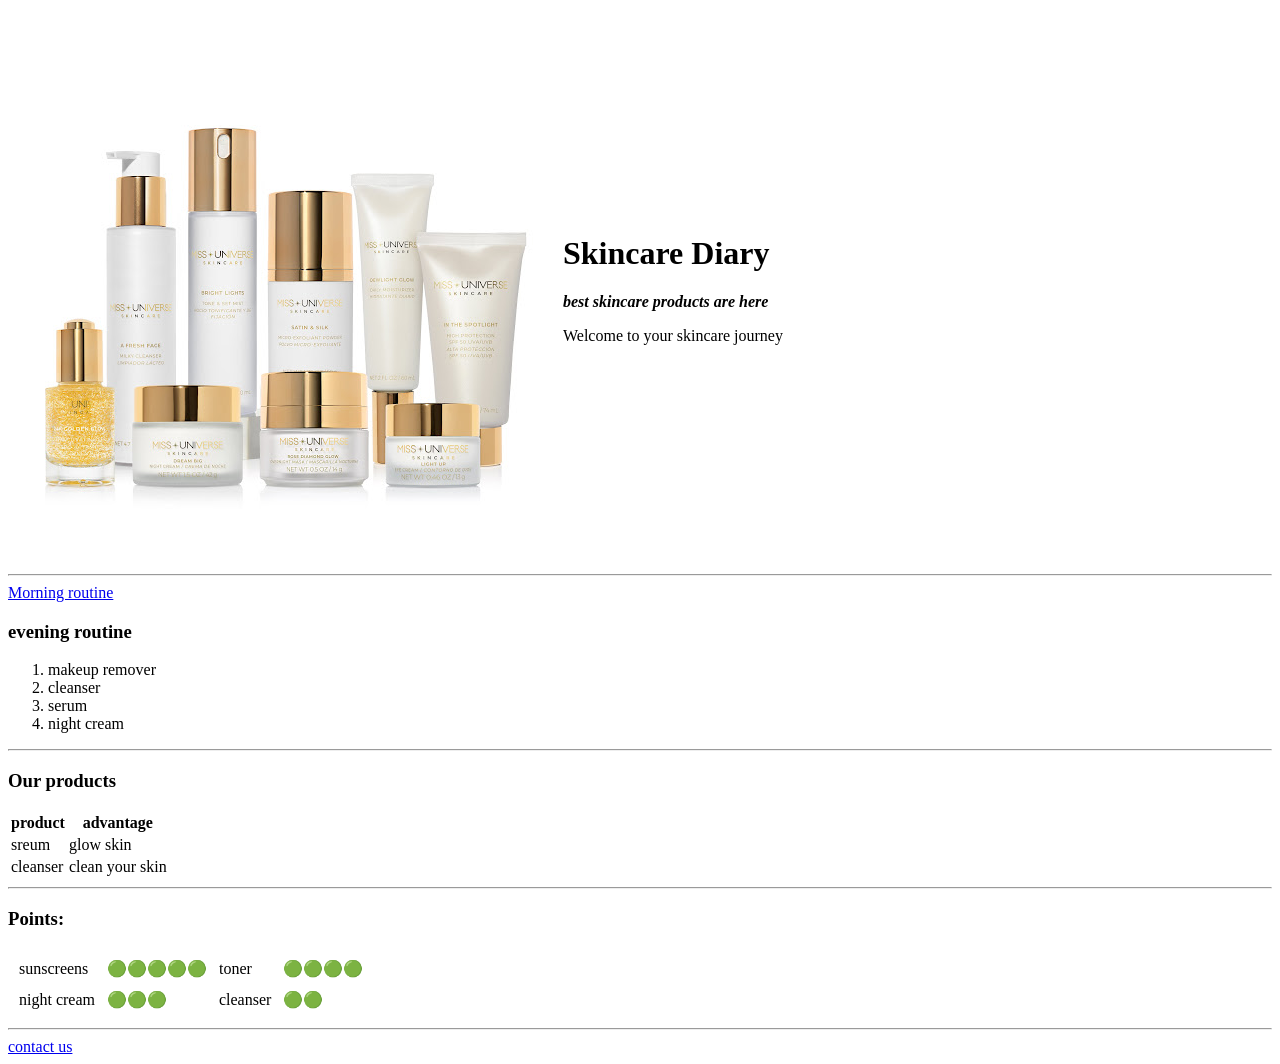
==== index.html @ 7d04b2f3 "add initial CV website files" ====
<!DOCTYPE html>
<html lang="en">
<head>
    <meta charset="UTF-8">
    <meta name="viewport" content="width=device-width, initial-scale=1.0">
    <title>skincare diary</title>
</head>
<body>
    <table cellspacing="20">
        <tr>
            <td> <img class="fit-picture" src="skincare.png" alt="skincare products" ></td>
            <td>
                 <h1> Skincare Diary</h1>
                 <p><em><strong>best skincare products are here</strong></em></p>
                 <p>Welcome to your skincare journey</p>
            </td>
        </tr>
    </table>

    <hr>
    <a href="Morning routine.html">Morning routine</a>
    <h3>evening routine</h3>
    <ol>
        <li>makeup remover</li>
        <li>cleanser</li>
        <li>serum</li>
        <li>night cream</li>
    </ol>
    <hr>
    <h3>Our products</h3>
    <table>
        <thead>
            <tr>
                <th>
                    product
                </th>
                <th>
                    advantage
                </th>
            </tr>
        </thead>
        <tbody> 
            <tr>
            <td>sreum</td>
            <td>glow skin</td>
        </tr>
        <tr>
            <td>cleanser</td>
            <td>clean your skin</td>
        </tr>
        </tbody>
       
    </table>
    <hr>
    <h3>Points:</h3>
    <table cellspacing="10">
        <tr>
            <td>sunscreens</td>
            <td>🟢🟢🟢🟢🟢</td>
            <td>toner</td>
            <td>🟢🟢🟢🟢</td>
        </tr>
        <tr>
            <td>night cream</td>
            <td>🟢🟢🟢</td>
            <td>cleanser</td>
            <td>🟢🟢</td>
        </tr>
    </table>
    <hr>
    <a href="contact.html">contact us</a>

</body>
</html>
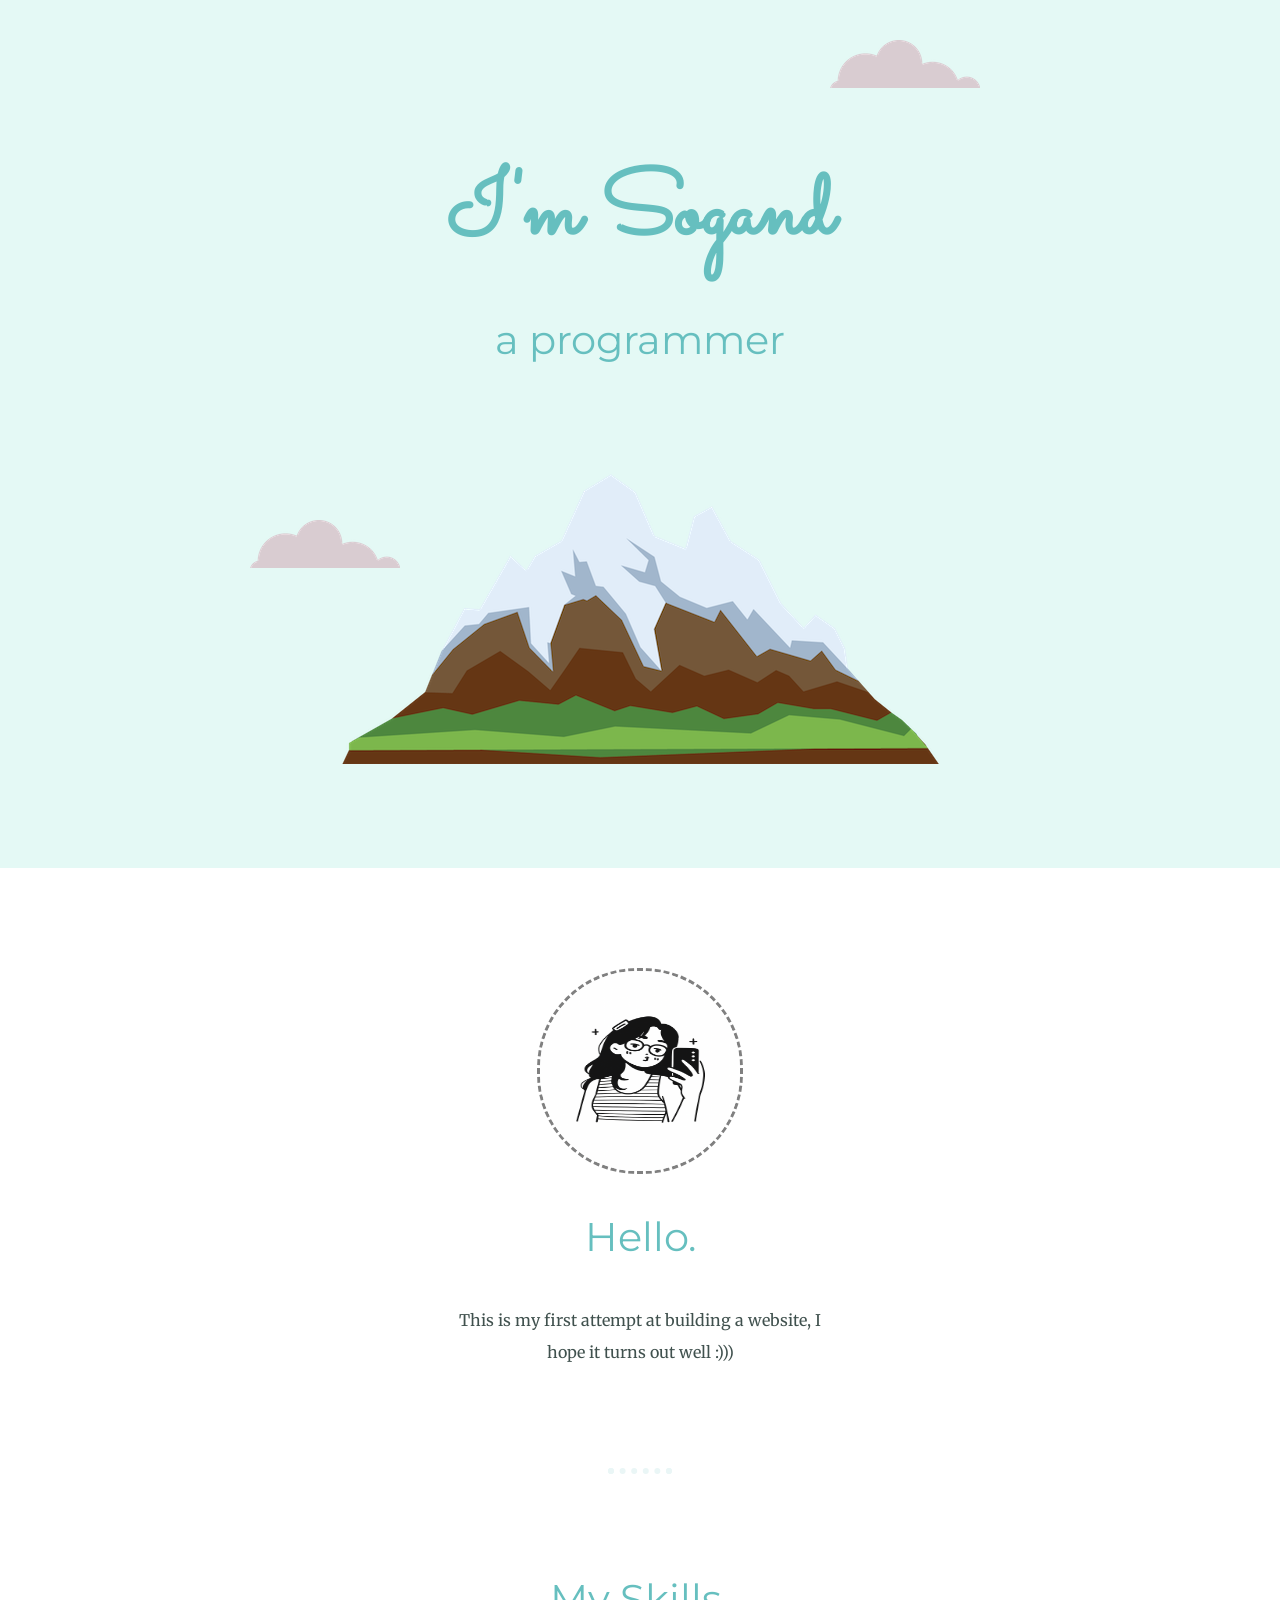
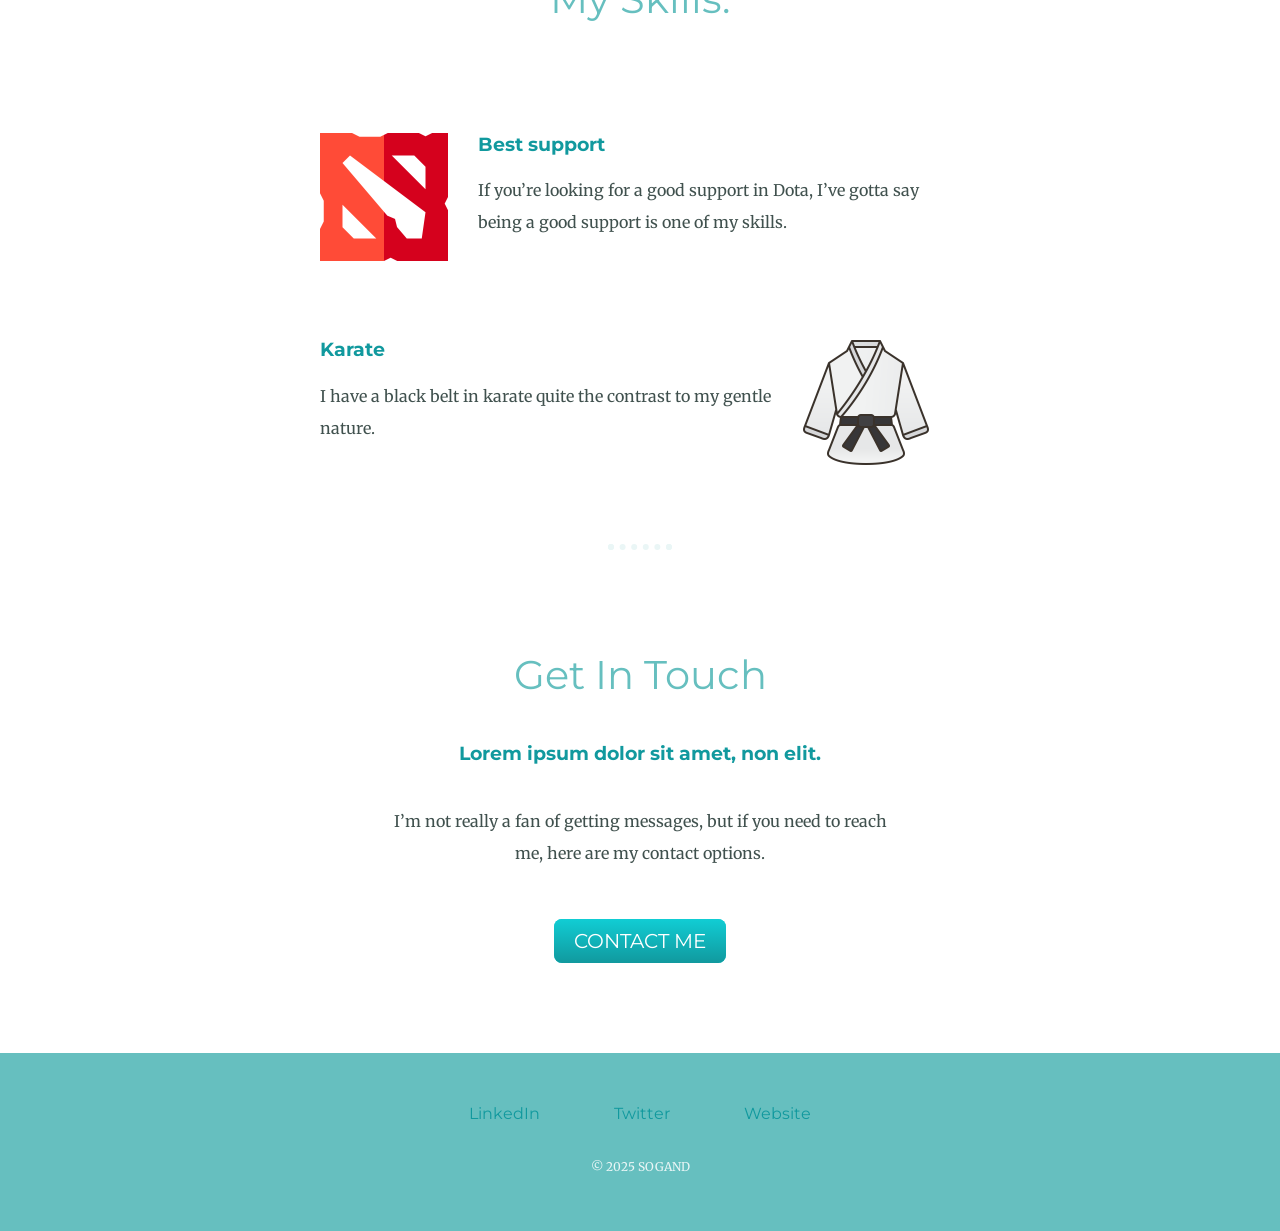
==== commit 2c138275: "add initial CV website files" ====
--- a/index.html
+++ b/index.html
@@ -3,72 +3,57 @@
 <head>
     <meta charset="UTF-8">
     <meta name="viewport" content="width=device-width, initial-scale=1.0">
-    <title>skincare diary</title>
+    <title>Sogand</title>
+    <link rel="stylesheet" href="CSS/styles.css">
+    <link rel="icon" href="favicon.ico">
+    <link rel="preconnect" href="https://fonts.googleapis.com">
+    <link rel="preconnect" href="https://fonts.gstatic.com" crossorigin>
+    <link href="https://fonts.googleapis.com/css2?family=Merriweather:ital,opsz@0,18..144;1,18..144&family=Montserrat:ital,wght@0,100..900;1,100..900&family=Sacramento&display=swap" rel="stylesheet">
 </head>
 <body>
-    <table cellspacing="20">
-        <tr>
-            <td> <img class="fit-picture" src="skincare.png" alt="skincare products" ></td>
-            <td>
-                 <h1> Skincare Diary</h1>
-                 <p><em><strong>best skincare products are here</strong></em></p>
-                 <p>Welcome to your skincare journey</p>
-            </td>
-        </tr>
-    </table>
+    <div class="top-container">
+    <img class="top-cloud" src="images/cloud.png" alt="cloud-img">
+    <h1>I'm Sogand</h1>
+    <h2>a programmer</h2>
+    <img class="bottom-cloud" src="images/cloud.png" alt="cloud-img">
+    <img src="images/mountain.png" alt="mountain-img">
+    </div>
+    <div class="middle-container">
+  <div class="profile">
+    <img class="ax" src="images/me.png" alt="my-img">
+    <h2>Hello.</h2>
+    <p class="intro">This is my first attempt at building a website, I hope it turns out well :)))</p>
+  </div>
+  <hr>
+  <div class="skills">
+    <h2>My Skills.</h2>
+    <div class="skill-row">
+      <img class="dota2-img" src="images/dota-2.png" alt="dota2-img">
+      <h3>Best support</h3>
+      <p>If you’re looking for a good support in Dota, I’ve gotta say being a good support is one of my skills.</p>
+    </div>
+    <div class="skill-row">
+      <img class="karate-img" src="images/karate.png" alt="karate-img">
+      <h3>Karate</h3>
+      <p>I have a black belt in karate quite the contrast to my gentle nature.</p>
+    </div>
+  </div>
+  <hr>
+  <div class="contact-me">
+    <h2>Get In Touch</h2>
+    <h3>Lorem ipsum dolor sit amet, non elit.</h3>
+    <p class="contact-massage">I’m not really a fan of getting messages, but if you need to reach me, here are my contact options.</p>
+    <a class="btn" href="sogandgorzin@gmail.com">CONTACT ME</a>
+  </div>
+</div>
 
-    <hr>
-    <a href="Morning routine.html">Morning routine</a>
-    <h3>evening routine</h3>
-    <ol>
-        <li>makeup remover</li>
-        <li>cleanser</li>
-        <li>serum</li>
-        <li>night cream</li>
-    </ol>
-    <hr>
-    <h3>Our products</h3>
-    <table>
-        <thead>
-            <tr>
-                <th>
-                    product
-                </th>
-                <th>
-                    advantage
-                </th>
-            </tr>
-        </thead>
-        <tbody> 
-            <tr>
-            <td>sreum</td>
-            <td>glow skin</td>
-        </tr>
-        <tr>
-            <td>cleanser</td>
-            <td>clean your skin</td>
-        </tr>
-        </tbody>
-       
-    </table>
-    <hr>
-    <h3>Points:</h3>
-    <table cellspacing="10">
-        <tr>
-            <td>sunscreens</td>
-            <td>🟢🟢🟢🟢🟢</td>
-            <td>toner</td>
-            <td>🟢🟢🟢🟢</td>
-        </tr>
-        <tr>
-            <td>night cream</td>
-            <td>🟢🟢🟢</td>
-            <td>cleanser</td>
-            <td>🟢🟢</td>
-        </tr>
-    </table>
-    <hr>
-    <a href="contact.html">contact us</a>
+
+<div class="bottom-container">
+  <a class="footer-link" href="https://www.linkedin.com/">LinkedIn</a>
+  <a class="footer-link" href="https://twitter.com/">Twitter</a>
+  <a class="footer-link" href="https://www.appbrewery.co/">Website</a>
+  <p class="copyright">© 2025 SOGAND</p>
+</div>
 
 </body>
-</html>
+</html>
--- a/CSS/styles.css
+++ b/CSS/styles.css
@@ -0,0 +1,162 @@
+body{
+    color: #40514e;
+    margin: 0;
+    text-align: center;
+    font-family: "Merriweather", serif;
+}
+
+h1{
+    color: #66bfbf;
+    margin: 50px auto 0 auto;
+    font-family: "Sacramento", cursive;
+    font-size: 5.625rem;
+
+}
+
+h2{
+    color: #66bfbf;
+      font-family: "Montserrat", sans-serif;
+      font-size: 2.5rem;
+      font-weight: normal;
+      padding-bottom: 10px;
+
+}
+h3{
+    color: #11999e ;
+      font-family: "Montserrat", sans-serif;
+
+}
+
+p{
+    line-height: 2;
+}
+
+a{
+    margin: 10px 20px;
+    color: #11999E;
+    padding: 15px;
+    text-decoration: none;
+    font-family: "Montserrat", sans-serif;
+
+}
+
+a:hover{
+    color: #EAF6F6
+}
+
+
+
+.top-container{
+    background-color: #E4F9F5;
+    position: relative;
+    padding: 100px;
+}
+
+.top-cloud{
+    position: absolute;
+    right: 300px;
+    top: 40px;
+}
+.bottom-cloud{
+    position: absolute;
+    left: 250px;
+    bottom: 300px;
+}
+
+.middle-container{
+    margin: 100px 0;
+}
+
+
+.ax{
+    width: 200px;
+    height: 200px;
+    border-color: gray;
+    border-style: dashed;
+    border-radius: 100px;
+}
+
+hr{
+    border: dotted #EAF6F6 6px;
+    border-bottom: none;
+    margin: 100px auto;
+    width: 4%;
+    
+}
+
+.intro{
+    width: 30%;
+    margin: auto;
+
+}
+
+.skills{
+    margin: 30px 0;
+}
+
+.skill-row{
+    width: 50%;
+    margin: 100px auto 100px auto;
+    text-align: left;  
+
+}
+
+.dota2-img{
+    width: 20%;
+    float: left;
+    margin-right: 30px;
+    
+}
+
+
+.karate-img{
+    width: 20%;
+    float: right;
+    margin-right: 30px;
+    
+}
+
+.contact-massage{
+    width: 40%;
+    margin: 40px auto 60px;
+}
+
+.btn {
+  background: #11CDD4;
+  background-image: -webkit-linear-gradient(top, #11CDD4, #11999E);
+  background-image: -moz-linear-gradient(top, #11CDD4, #11999E);
+  background-image: -ms-linear-gradient(top, #11CDD4, #11999E);
+  background-image: -o-linear-gradient(top, #11CDD4, #11999E);
+  background-image: linear-gradient(to bottom, #11CDD4, #11999E);
+  -webkit-border-radius: 8;
+  -moz-border-radius: 8;
+  border-radius: 8px;
+  font-family: "Montserrat", sans-serif;
+  color: #ffffff;
+  font-size: 20px;
+  padding: 10px 20px 10px 20px;
+  text-decoration: none;
+}
+
+.btn:hover {
+  background: #30E3CB;
+  background-image: -webkit-linear-gradient(top, #30E3CB, #2BC4AD);
+  background-image: -moz-linear-gradient(top, #30E3CB, #2BC4AD);
+  background-image: -ms-linear-gradient(top, #30E3CB, #2BC4AD);
+  background-image: -o-linear-gradient(top, #30E3CB, #2BC4AD);
+  background-image: linear-gradient(to bottom, #30E3CB, #2BC4AD);
+  text-decoration: none;
+}
+
+.bottom-container{
+    margin-top: 60px;
+    color: #EAF6F6;
+    background-color: #66BFBF;
+    padding: 50px 0 20PX;
+}
+
+.copyright{
+    color: #EAF6F6;
+    font-size: 75%;
+    padding: 20px 0;
+}
